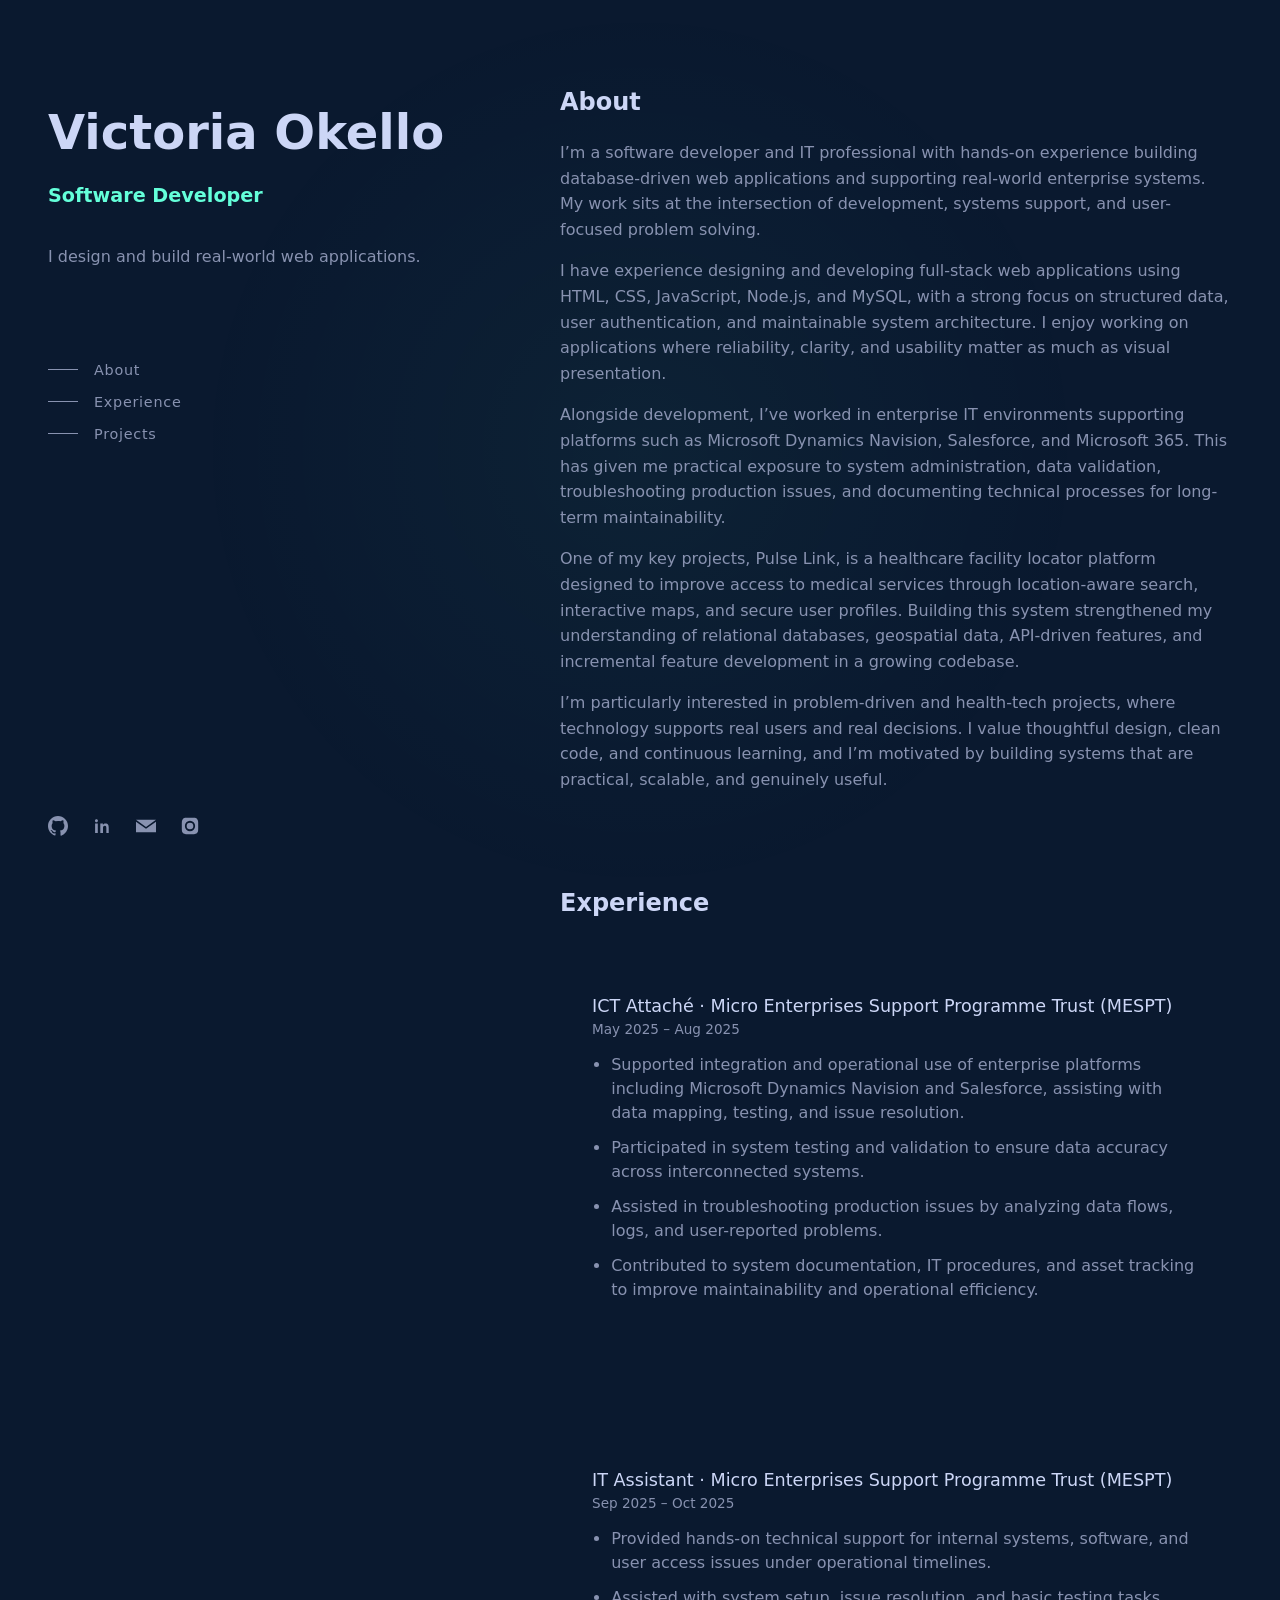
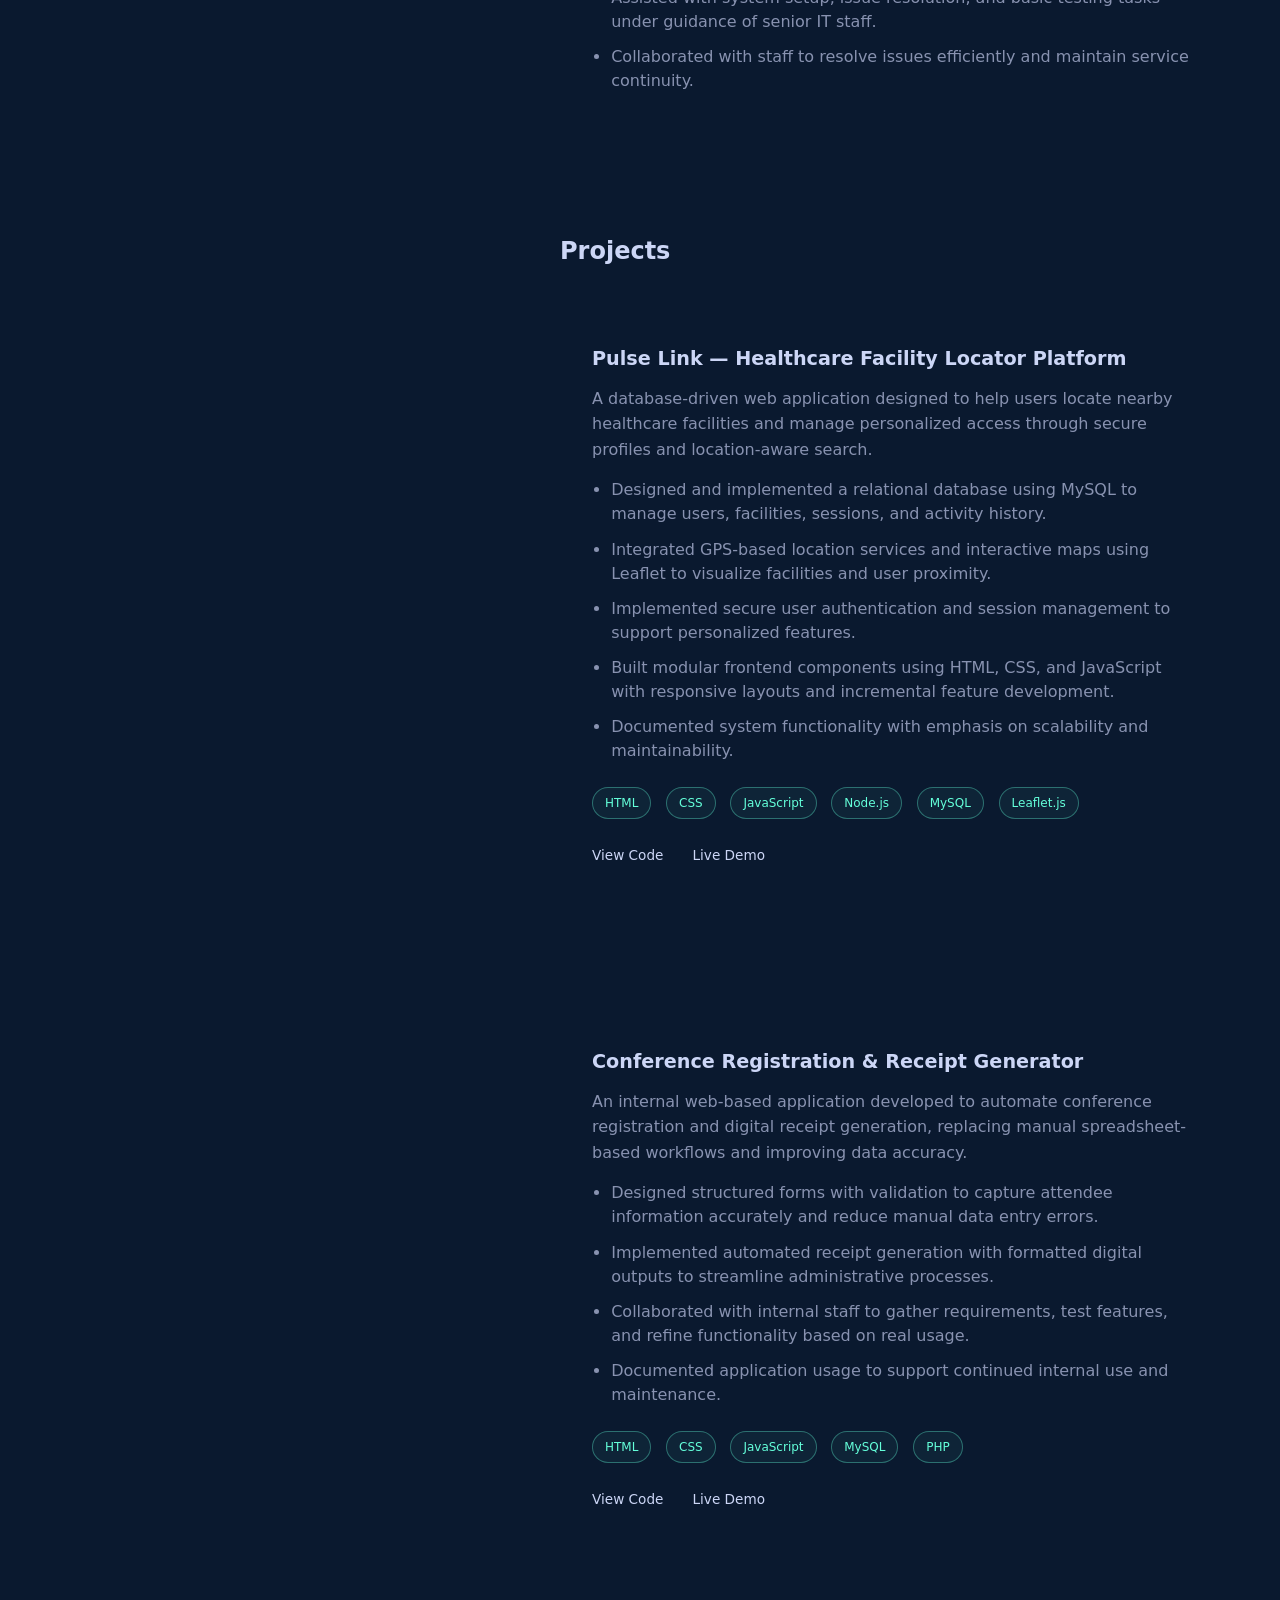
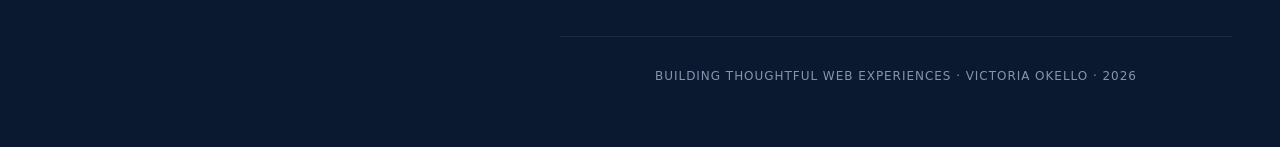
==== index.html @ 9e8bca75 "Rename Portfolio.html to index.html for GitHub Pages" ====
<!DOCTYPE html>
<html lang="en">
<head>
    <meta charset="UTF-8">
    <title>My Portfolio</title>
    <link rel="stylesheet" href="Intro.css">
</head>
<script>
  document.addEventListener("DOMContentLoaded", () => {
    // Mouse glow
    const wrapper = document.querySelector(".page-wrapper");
    if (wrapper) {
      document.addEventListener("mousemove", (e) => {
        wrapper.style.setProperty("--mouse-x", `${e.clientX}px`);
        wrapper.style.setProperty("--mouse-y", `${e.clientY}px`);
      });
    }

    // Footer year
    const yearEl = document.getElementById("year");
    if (yearEl) {
      yearEl.textContent = new Date().getFullYear();
    }
  });

  // Splash screen
  window.addEventListener("load", () => {
    const splash = document.getElementById("splash");
    if (!splash) return;

    setTimeout(() => {
      splash.style.display = "none";
    }, 7000);
  });
</script>


<div id="splash">
  <div class="splash-content">
    <img
      src="assets/Logo.png"
      alt="Victoria logo"
      class="splash-logo"
    />

    <h1 class="splash-name">Victoria</h1>
    <p class="splash-role">Software Developer</p>
  </div>
</div>



<body>

      <div class="page-wrapper">
      <div class="layout">
        <!-- LEFT SIDE (Fixed) -->
        <aside class="sidebar">
          <h1 class="name">Victoria Okello</h1>
          <h2 class="role">Software Developer</h2>
      
          <p class="tagline">
            I design and build real-world web applications.
          </p>
      
          <nav class="sidebar-nav">
            <a href="#about" class="nav-item">
              <span class="nav-line"></span>
              <span class="nav-text">About</span>
            </a>
          
            <a href="#experience" class="nav-item">
              <span class="nav-line"></span>
              <span class="nav-text">Experience</span>
            </a>
          
            <a href="#projects" class="nav-item">
              <span class="nav-line"></span>
              <span class="nav-text">Projects</span>
            </a>
          </nav>

          <div class="sidebar-socials">
              <a href="https://github.com/VictoriaOkello" target="_blank" aria-label="GitHub">
                <svg viewBox="0 0 24 24" aria-hidden="true">
                  <path d="M12 0C5.37 0 0 5.37 0 12c0 5.3 3.438 9.8 8.205 11.385.6.113.82-.26.82-.577v-2.02c-3.338.726-4.033-1.416-4.033-1.416-.546-1.387-1.333-1.756-1.333-1.756-1.09-.745.082-.73.082-.73 1.205.085 1.84 1.237 1.84 1.237 1.07 1.835 2.807 1.305 3.492.998.108-.776.42-1.305.763-1.605-2.665-.305-5.467-1.333-5.467-5.93 0-1.31.468-2.38 1.235-3.22-.123-.303-.535-1.523.117-3.176 0 0 1.008-.322 3.3 1.23a11.51 11.51 0 0 1 3-.404c1.02.005 2.047.138 3 .404 2.29-1.552 3.296-1.23 3.296-1.23.653 1.653.242 2.873.12 3.176.77.84 1.233 1.91 1.233 3.22 0 4.61-2.807 5.625-5.48 5.922.43.372.823 1.102.823 2.222v3.293c0 .32.218.694.825.576C20.565 21.796 24 17.298 24 12 24 5.37 18.627 0 12 0z"/>
                </svg>
              </a>
            
              <a href="https://www.linkedin.com/in/Victoria Okello" target="_blank" aria-label="LinkedIn">
                <svg viewBox="0 0 24 24">
                  <path d="M20.447 20.452H17.21V14.84c0-1.337-.027-3.057-1.865-3.057-1.867 0-2.154 1.46-2.154 2.968v5.7H9.956V9h3.11v1.561h.045c.433-.82 1.492-1.684 3.07-1.684 3.283 0 3.89 2.162 3.89 4.977v6.598zM5.337 7.433c-1.003 0-1.815-.813-1.815-1.816 0-1.003.812-1.815 1.815-1.815 1.004 0 1.816.812 1.816 1.815 0 1.003-.812 1.816-1.816 1.816zM6.956 20.452H3.719V9h3.237v11.452z"/>
                </svg>
              </a>
            
              <a href="mailto:vaokello@gmail.com" aria-label="Email">
                <svg viewBox="0 0 24 24">
                  <path d="M12 13.065L.016 4.5h23.968L12 13.065zM12 15.435L0 6.87V19.5h24V6.87L12 15.435z"/>
                </svg>
              </a>
            
              <a href="https://instagram.com/victoriaokello" target="_blank" aria-label="Instagram">
                <svg viewBox="0 0 24 24">
                  <path d="M12 2.163c3.204 0 3.584.012 4.85.07 1.366.062 2.633.343 3.608 1.318.975.975 1.256 2.242 1.318 3.608.058 1.266.07 1.646.07 4.84 0 3.204-.012 3.584-.07 4.85-.062 1.366-.343 2.633-1.318 3.608-.975.975-2.242 1.256-3.608 1.318-1.266.058-1.646.07-4.85.07-3.204 0-3.584-.012-4.85-.07-1.366-.062-2.633-.343-3.608-1.318-.975-.975-1.256-2.242-1.318-3.608C2.175 15.587 2.163 15.207 2.163 12c0-3.194.012-3.574.07-4.84.062-1.366.343-2.633 1.318-3.608.975-.975 2.242-1.256 3.608-1.318C8.416 2.175 8.796 2.163 12 2.163zm0 3.675a6.162 6.162 0 1 0 0 12.324 6.162 6.162 0 0 0 0-12.324zm0 10.162a4 4 0 1 1 0-8 4 4 0 0 1 0 8zm6.406-11.845a1.44 1.44 0 1 1-2.88 0 1.44 1.44 0 0 1 2.88 0z"/>
                </svg>
              </a>
            </div>
        </aside>
      
        <!-- RIGHT SIDE (Scrollable) -->
        <main class="content">
          <section id="about" class="section">
            <h3>About</h3>
                <p>
                  I’m a software developer and IT professional with hands-on experience building
                  database-driven web applications and supporting real-world enterprise
                  systems. My work sits at the intersection of development, systems support,
                  and user-focused problem solving.
                </p>
              
                <p>
                  I have experience designing and developing full-stack web applications using
                  HTML, CSS, JavaScript, Node.js, and MySQL, with a strong focus on structured
                  data, user authentication, and maintainable system architecture. I enjoy
                  working on applications where reliability, clarity, and usability matter as
                  much as visual presentation.
                </p>
              
                <p>
                  Alongside development, I’ve worked in enterprise IT environments supporting
                  platforms such as Microsoft Dynamics Navision, Salesforce, and Microsoft 365.
                  This has given me practical exposure to system administration, data
                  validation, troubleshooting production issues, and documenting technical
                  processes for long-term maintainability.
                </p>
              
                <p>
                  One of my key projects, Pulse Link, is a healthcare facility locator platform
                  designed to improve access to medical services through location-aware search,
                  interactive maps, and secure user profiles. Building this system strengthened
                  my understanding of relational databases, geospatial data, API-driven
                  features, and incremental feature development in a growing codebase.
                </p>
              
                <p>
                  I’m particularly interested in problem-driven and health-tech projects, where
                  technology supports real users and real decisions. I value thoughtful design,
                  clean code, and continuous learning, and I’m motivated by building systems
                  that are practical, scalable, and genuinely useful.
                </p>
              </section>
              
          </section>
          <section id="experience" class="section">
            <h3>Experience</h3>
          
            <a href="https://mespt.org/" target="_blank" class="experience-link">
            <div class="experience-item">
              <h4>
                ICT Attaché · Micro Enterprises Support Programme Trust (MESPT)
              </h4>
              <span class="experience-period">
                May 2025 – Aug 2025
              </span>
          
              <ul>
                <li>
                  Supported integration and operational use of enterprise platforms
                  including Microsoft Dynamics Navision and Salesforce, assisting with
                  data mapping, testing, and issue resolution.
                </li>
                <li>
                  Participated in system testing and validation to ensure data accuracy
                  across interconnected systems.
                </li>
                <li>
                  Assisted in troubleshooting production issues by analyzing data flows,
                  logs, and user-reported problems.
                </li>
                <li>
                  Contributed to system documentation, IT procedures, and asset tracking
                  to improve maintainability and operational efficiency.
                </li>
              </ul>
            </div>
            </a>
          
            <a href="https://mespt.org/" target="_blank" class="experience-link">
            <div class="experience-item">
              <h4>
                IT Assistant · Micro Enterprises Support Programme Trust (MESPT)
              </h4>
              <span class="experience-period">
                Sep 2025 – Oct 2025
              </span>
            
              <ul>
                <li>
                  Provided hands-on technical support for internal systems, software, and
                  user access issues under operational timelines.
                </li>
                <li>
                  Assisted with system setup, issue resolution, and basic testing tasks
                  under guidance of senior IT staff.
                </li>
                <li>
                  Collaborated with staff to resolve issues efficiently and maintain
                  service continuity.
                </li>
              </ul>
            </div>
            </a>
          </section>          
      
          <section id="projects" class="section">
            <h3>Projects</h3>
          
            <div class="project">
              <h4 class="project-title">
                Pulse Link — Healthcare Facility Locator Platform
              </h4>
          
              <p class="project-description">
                A database-driven web application designed to help users locate nearby
                healthcare facilities and manage personalized access through secure
                profiles and location-aware search.
              </p>
          
              <ul class="project-features">
                <li>
                  Designed and implemented a relational database using MySQL to manage
                  users, facilities, sessions, and activity history.
                </li>
                <li>
                  Integrated GPS-based location services and interactive maps using
                  Leaflet to visualize facilities and user proximity.
                </li>
                <li>
                  Implemented secure user authentication and session management to
                  support personalized features.
                </li>
                <li>
                  Built modular frontend components using HTML, CSS, and JavaScript with
                  responsive layouts and incremental feature development.
                </li>
                <li>
                  Documented system functionality with emphasis on scalability and
                  maintainability.
                </li>
              </ul>
          
              <p class="project-tech">
                <span>HTML</span>
                <span>CSS</span>
                <span>JavaScript</span>
                <span>Node.js</span>
                <span>MySQL</span>
                <span>Leaflet.js</span>
              </p>
          
              <div class="project-links">
                <a href="https://github.com/VictoriaOkello/PULSE-LINK-Nairobi-County-Digital-Health-Connectivity-Platform" target="_blank">View Code</a>
                <a href="#" target="_blank">Live Demo</a>
              </div>
            </div>
            <div class="project">
                <h4 class="project-title">
                  Conference Registration & Receipt Generator
                </h4>
              
                <p class="project-description">
                  An internal web-based application developed to automate conference
                  registration and digital receipt generation, replacing manual
                  spreadsheet-based workflows and improving data accuracy.
                </p>
              
                <ul class="project-features">
                  <li>
                    Designed structured forms with validation to capture attendee
                    information accurately and reduce manual data entry errors.
                  </li>
                  <li>
                    Implemented automated receipt generation with formatted digital
                    outputs to streamline administrative processes.
                  </li>
                  <li>
                    Collaborated with internal staff to gather requirements, test
                    features, and refine functionality based on real usage.
                  </li>
                  <li>
                    Documented application usage to support continued internal use
                    and maintenance.
                  </li>
                </ul>
              
                <p class="project-tech">
                  <span>HTML</span>
                  <span>CSS</span>
                  <span>JavaScript</span>
                  <span>MySQL</span>
                  <span>PHP</span>
                </p>
              
                <div class="project-links">
                  <a href="https://github.com/VictoriaOkello/Conference_Register_and_Invoice_Generator" target="_blank">View Code</a>
                  <a href="#" target="_blank">Live Demo</a>
                </div>
              </div>
              
          </section>
                    
      <footer class="site-footer">
        <p>Building thoughtful web experiences · Victoria Okello · <span id="year"></span></p>
      </footer>
      
        </main>
      </div>
      </div>

</body>
</html>
---- Intro.css ----
/* Intro Section */
#intro {
    min-height: 100vh;
    background-color: #0a192f;
    display: flex;
    align-items: center;
  }
  
  /* Content container */
  .intro-content {
    margin-left: 10%;
    max-width: 720px;
  }
  
  /* Main headline */
  .intro-content h1 {
    font-size: clamp(2.5rem, 5vw, 3.5rem);
    font-weight: 600;
    line-height: 1.2;
    color: #ccd6f6;
  }
  
  /* Subtext */
  .intro-subtext {
    margin-top: 1rem;
    font-size: 1rem;
    color: #8892b0;
  }
  
  /* Link */
  .intro-link {
    display: inline-block;
    margin-top: 2.5rem;
    font-size: 0.9rem;
    color: #64ffda;
    text-decoration: none;
    letter-spacing: 0.05em;
  }
  
  .intro-link:hover {
    text-decoration: underline;
  }
  
  /* Base */
body {
    margin: 0;
    font-family: system-ui, sans-serif;
    background-color: #0a192f;
    color: #8892b0;
    box-sizing: border-box;
  }

  *, *::before, *::after {
    box-sizing: inherit;
  }
  
  /* Layout */
  .layout {
    display: flex;
    min-height: 100vh;
  }
/* Splash Screen */
#splash {
  position: fixed;
  inset: 0;
  background-color: #0a192f; /* keep your site base */
  display: flex;
  align-items: center;
  justify-content: center;
  z-index: 9999;

  animation: splashFadeOut 0.8s ease forwards;
  animation-delay: 2.6s;
}

.splash-content {
  text-align: center;
}

/* LOGO */
.splash-logo {
  width: 400px;
  margin-bottom: 1.6rem;

  opacity: 0;
  transform: scale(0.92);
  animation: logoReveal 0.9s ease forwards;
}

/* Name */
.splash-name {
  font-size: 2.4rem;
  color: #ccd6f6;
  margin-bottom: 0.4rem;

  opacity: 0;
  animation: slideUpFade 0.8s ease forwards;
  animation-delay: 0.3s;
}

/* Role */
.splash-role {
  font-size: 0.95rem;
  color: #64ffda;
  letter-spacing: 0.15em;

  opacity: 0;
  animation: slideUpFade 0.8s ease forwards;
  animation-delay: 0.6s;
}

/* Animations */
@keyframes logoReveal {
  from {
    opacity: 0;
    transform: scale(0.92);
  }
  to {
    opacity: 1;
    transform: scale(1);
  }
}

@keyframes slideUpFade {
  from {
    opacity: 0;
    transform: translateY(14px);
  }
  to {
    opacity: 1;
    transform: translateY(0);
  }
}

@keyframes splashFadeOut {
  to {
    opacity: 0;
    pointer-events: none;
  }
}
.splash-logo {
  animation:
    logoReveal 0.9s ease forwards,
    logoFloat 7.5s ease-in-out infinite;
  animation-delay: 0s, 1.5s;
}

@keyframes logoFloat {
  0% {
    transform: translateY(0) scale(1);
  }
  40% {
    transform: translateY(-18px) scale(1.05);
  }
  60% {
    transform: translateY(-18px) scale(1.05);
  }
  100% {
    transform: translateY(0) scale(1);
  }
}




  /* LEFT SIDEBAR */
  .sidebar {
    position: fixed;
    top: 0;
    left: 0;
    height: 100vh;
    width: 40%;
    padding: 4rem 3rem;
    background-color: transparent;
    display: flex;
    flex-direction: column;
    justify-content: center;
  }
  
  /* Sidebar text */
  .name {
    font-size: 3rem;
    color: #ccd6f6;
    margin-bottom: 0.5rem;
  }
  
  .role {
    font-size: 1.2rem;
    color: #64ffda;
    margin-bottom: 1.5rem;
  }
  
  .tagline {
    max-width: 400px;
    margin-bottom: 3rem;
  }
  
  /* Sidebar nav */
  .sidebar-nav a {
    margin-bottom: 1rem;
    color: #8892b0;
    text-decoration: none;
    font-size: 0.9rem;
    letter-spacing: 0.05em;
  }
  
  .sidebar-nav a:hover {
    color: #64ffda;
  }
  
  /* Sidebar nav */
.sidebar-nav {
    margin-top: 3rem;
  }
  
  .nav-item {
    display: flex;
    align-items: center;
    margin-bottom: 1.2rem;
    text-decoration: none;
    color: #8892b0;
    font-size: 0.9rem;
    letter-spacing: 0.1em;
  }
  
  /* Line before text */
  .nav-line {
    width: 30px;
    height: 1px;
    background-color: #8892b0;
    margin-right: 1rem;
    transition: width 0.3s ease, background-color 0.3s ease;
  }
  
  /* Text */
  .nav-text {
    transition: transform 0.3s ease, color 0.3s ease;
  }
  
  /* Hover effect */
  .nav-item:hover .nav-line {
    width: 50px;
    background-color: #64ffda;
  }
  
  .nav-item:hover .nav-text {
    transform: translateX(5px);
    color: #64ffda;
  }

  .section {
    scroll-margin-top: 6rem;
  }  
  
  /* RIGHT CONTENT */
  .content {
    margin-left: 40%;
    width: 60%;
    min-width: 0; /* allows flex/grid children to shrink below content size */
    padding: 4rem 3rem;
    box-sizing: border-box;
  }
  
  /* Sections */
  .section {
    margin-bottom: 6rem;
    max-width: 700px;
  }
  
  .section h3 {
    color: #ccd6f6;
    font-size: 1.5rem;
    margin-bottom: 1.5rem;
  }
  
  .section p {
    line-height: 1.6;
    margin-bottom: 1rem;
  }

  /* Experience */
.experience-item {
  position: relative;
  margin-bottom: 4rem;
  padding: 2rem;
  border-radius: 12px;
  transition: background-color 0.25s ease, transform 0.25s ease;
}

.experience-item:hover h4 {
  color: #64ffda;
}


/* Hover card effect */
.experience-item:hover {
  background-color: rgba(100, 255, 218, 0.03);
  transform: translateY(-4px);
}

/* Subtle border glow (Brittany-style) */
.experience-item::before {
  content: "";
  position: absolute;
  inset: 0;
  border-radius: 12px;
  background: radial-gradient(
    600px at var(--mouse-x, 50%) var(--mouse-y, 50%),
    rgba(100, 255, 218, 0.08),
    transparent 40%
  );
  opacity: 0;
  transition: opacity 0.25s ease;
  pointer-events: none;
}

.experience-item:hover::before {
  opacity: 1;
}

  .experience-item h4 {
    color: #ccd6f6;
    font-size: 1.1rem;
    font-weight: 500;
    margin-bottom: 0.3rem;
  }

  
  .experience-period {
    display: block;
    font-size: 0.85rem;
    color: #8892b0;
    margin-bottom: 1rem;
  }
  
  .experience-item ul {
    padding-left: 1.2rem;
  }
  
  .experience-item li {
    margin-bottom: 0.7rem;
    line-height: 1.5;
  }

  .experience-link {
    display: block;
    text-decoration: none;
    color: inherit;
  }
  
  .experience-item {
    cursor: pointer;
  }
  

  /* Projects */
.project {
  position: relative;
  margin-bottom: 6rem;
  padding: 2rem;
  border-radius: 12px;
  transition: background-color 0.25s ease, transform 0.25s ease;
}

/* Hover card effect */
.project:hover {
  background-color: rgba(100, 255, 218, 0.03);
  transform: translateY(-4px);
}

/* Subtle border glow (Brittany-style) */
.project::before {
  content: "";
  position: absolute;
  inset: 0;
  border-radius: 12px;
  background: radial-gradient(
    600px at var(--mouse-x, 50%) var(--mouse-y, 50%),
    rgba(100, 255, 218, 0.08),
    transparent 40%
  );
  opacity: 0;
  transition: opacity 0.25s ease;
  pointer-events: none;
}

.project:hover::before {
  opacity: 1;
}

  .project-title {
    font-size: 1.2rem;
    color: #ccd6f6;
    margin-bottom: 1rem;
  }

  .project h4 {
    transition: color 0.25s ease;
  }
  
  .project:hover h4 {
    color: #64ffda;
  }
  
  .project-description {
    max-width: 650px;
    margin-bottom: 1.5rem;
    line-height: 1.6;
  }
  
  .project-features {
    max-width: 650px;
    padding-left: 1.2rem;
    margin-bottom: 1.5rem;
  }
  
  .project-features li {
    margin-bottom: 0.7rem;
    line-height: 1.5;
  }
  
  .project-tech span {
    display: inline-block;
    padding: 0.35rem 0.75rem;
    margin-right: 0.6rem;
    margin-bottom: 0.6rem;
  
    font-size: 0.75rem;
    color: #64ffda;
  
    border: 1px solid rgba(100, 255, 218, 0.35);
    border-radius: 999px; /* makes it oval */
  
    background-color: rgba(100, 255, 218, 0.05);
  
    transition: 
      background-color 0.25s ease,
      border-color 0.25s ease,
      transform 0.25s ease;
  }
  
  .project-tech span:hover {
    background-color: rgba(100, 255, 218, 0.12);
    border-color: #64ffda;
    transform: translateY(-2px);
  }
  
  
  .project-links a {
    margin-right: 1.5rem;
    font-size: 0.85rem;
    color: #ccd6f6;
    text-decoration: none;
    transition: color 0.25s ease;
  }
  
  .project-links a:hover {
    color: #64ffda;
  }

.page-wrapper {
  position: relative;
  background-color: #0a192f;
  min-height: 100vh;
  overflow: hidden;
}

/* Global hover glow */
.page-wrapper::before {
  content: "";
  position: fixed; /* KEY CHANGE */
  inset: 0;
  background: radial-gradient(
    1000px at var(--mouse-x, 50%) var(--mouse-y, 50%),
    rgba(100, 255, 218, 0.04),
    transparent 45%
  );
  pointer-events: none;
  z-index: 0;
}

/* Keep layout above glow */
.layout {
  position: relative;
  z-index: 1;
}
  
.section h3 {
  color: #ccd6f6;
  font-size: 1.5rem;
  margin-bottom: 1.5rem;
  transition: color 0.25s ease;
}

.section h3:hover {
  color: #64ffda;
}

.sidebar-socials {
  margin-top: auto;
  display: flex;
  gap: 1.5rem;
}

.sidebar-socials a {
  color: #8892b0;
  display: inline-flex;
  transition: color 0.25s ease, transform 0.25s ease;
}

.sidebar-socials svg {
  width: 20px;
  height: 20px;
  fill: currentColor;
}

.sidebar-socials a:hover {
  color: #64ffda;
  transform: translateY(-3px);
}

.site-footer {
  margin-top: 6rem;
  padding: 2rem 0 0;
  color: #8892b0;
  border-top: 1px solid rgba(136, 146, 176, 0.15);
  text-align: center;
}

.site-footer p {
  margin: 0;
}

.site-footer p {
  font-family: "Inter", system-ui, sans-serif;
  font-size: 0.75rem;
  letter-spacing: 0.08em;
  text-transform: uppercase;
}
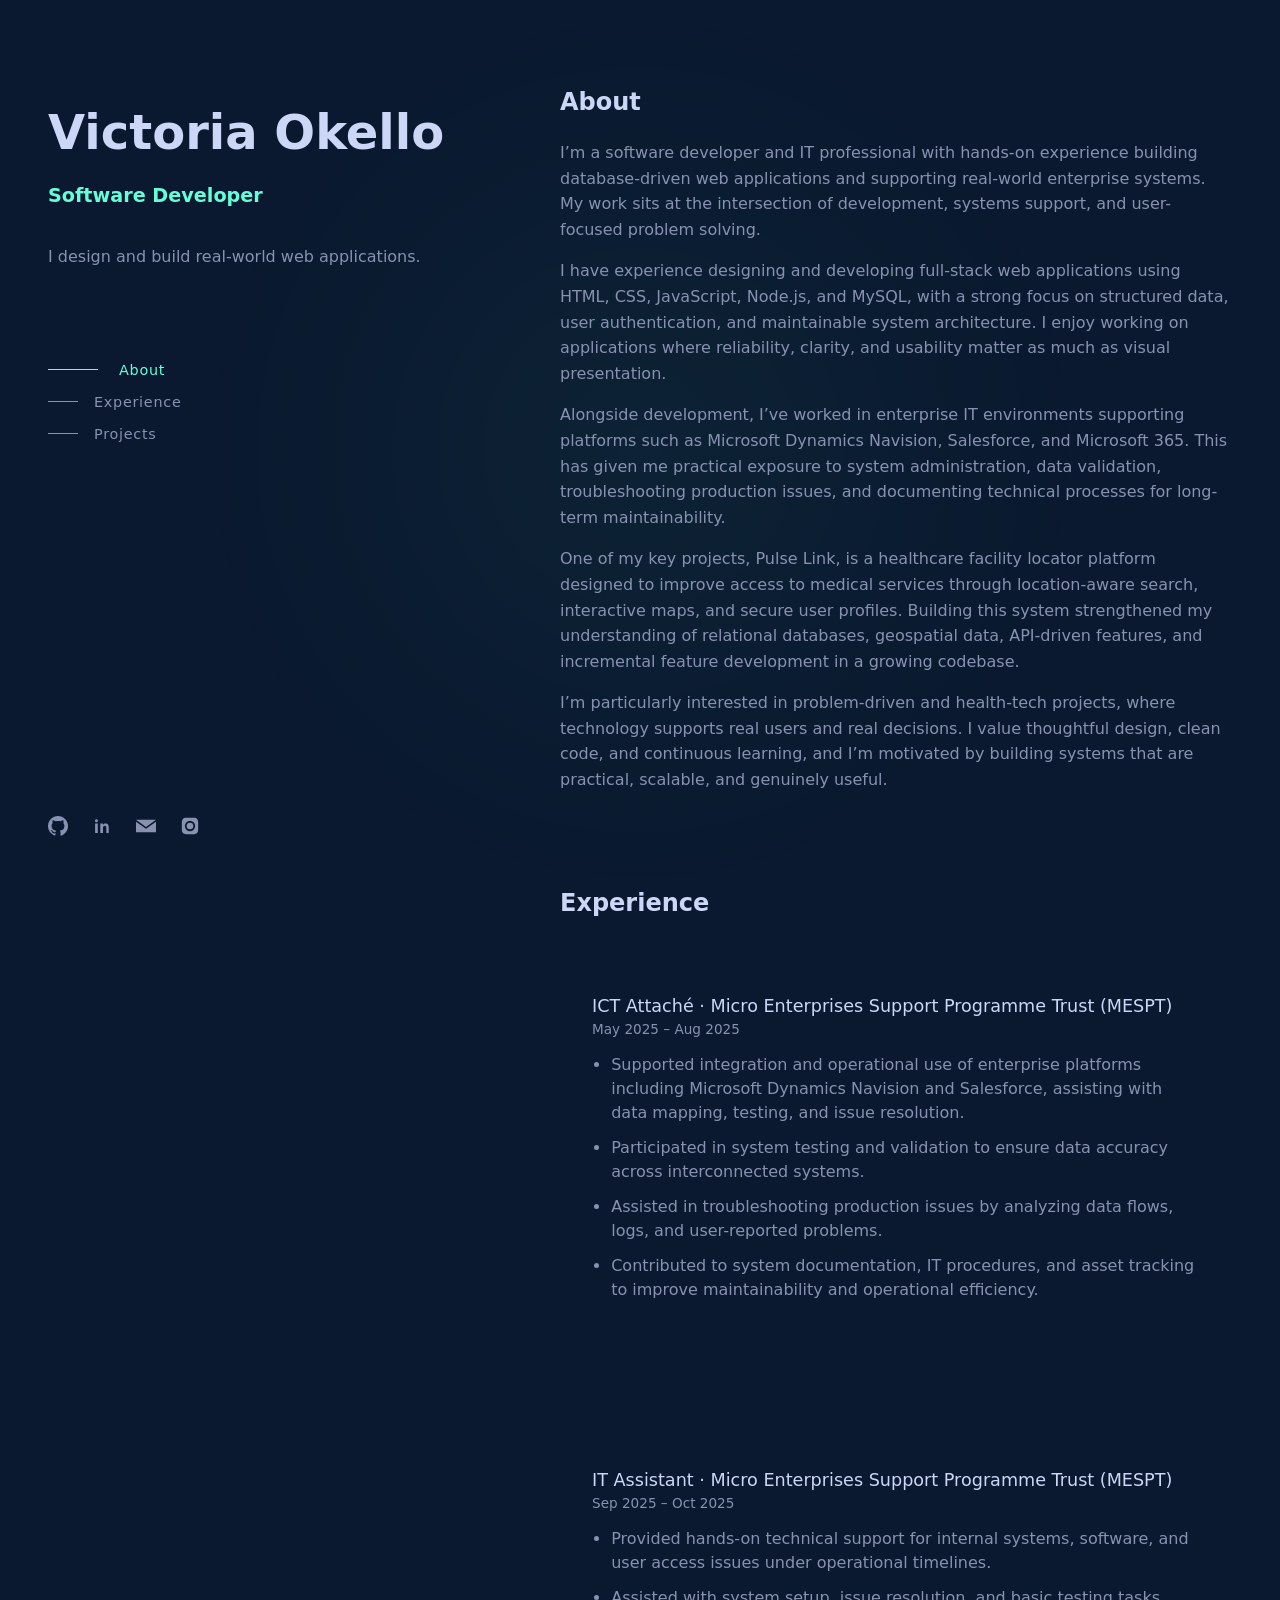
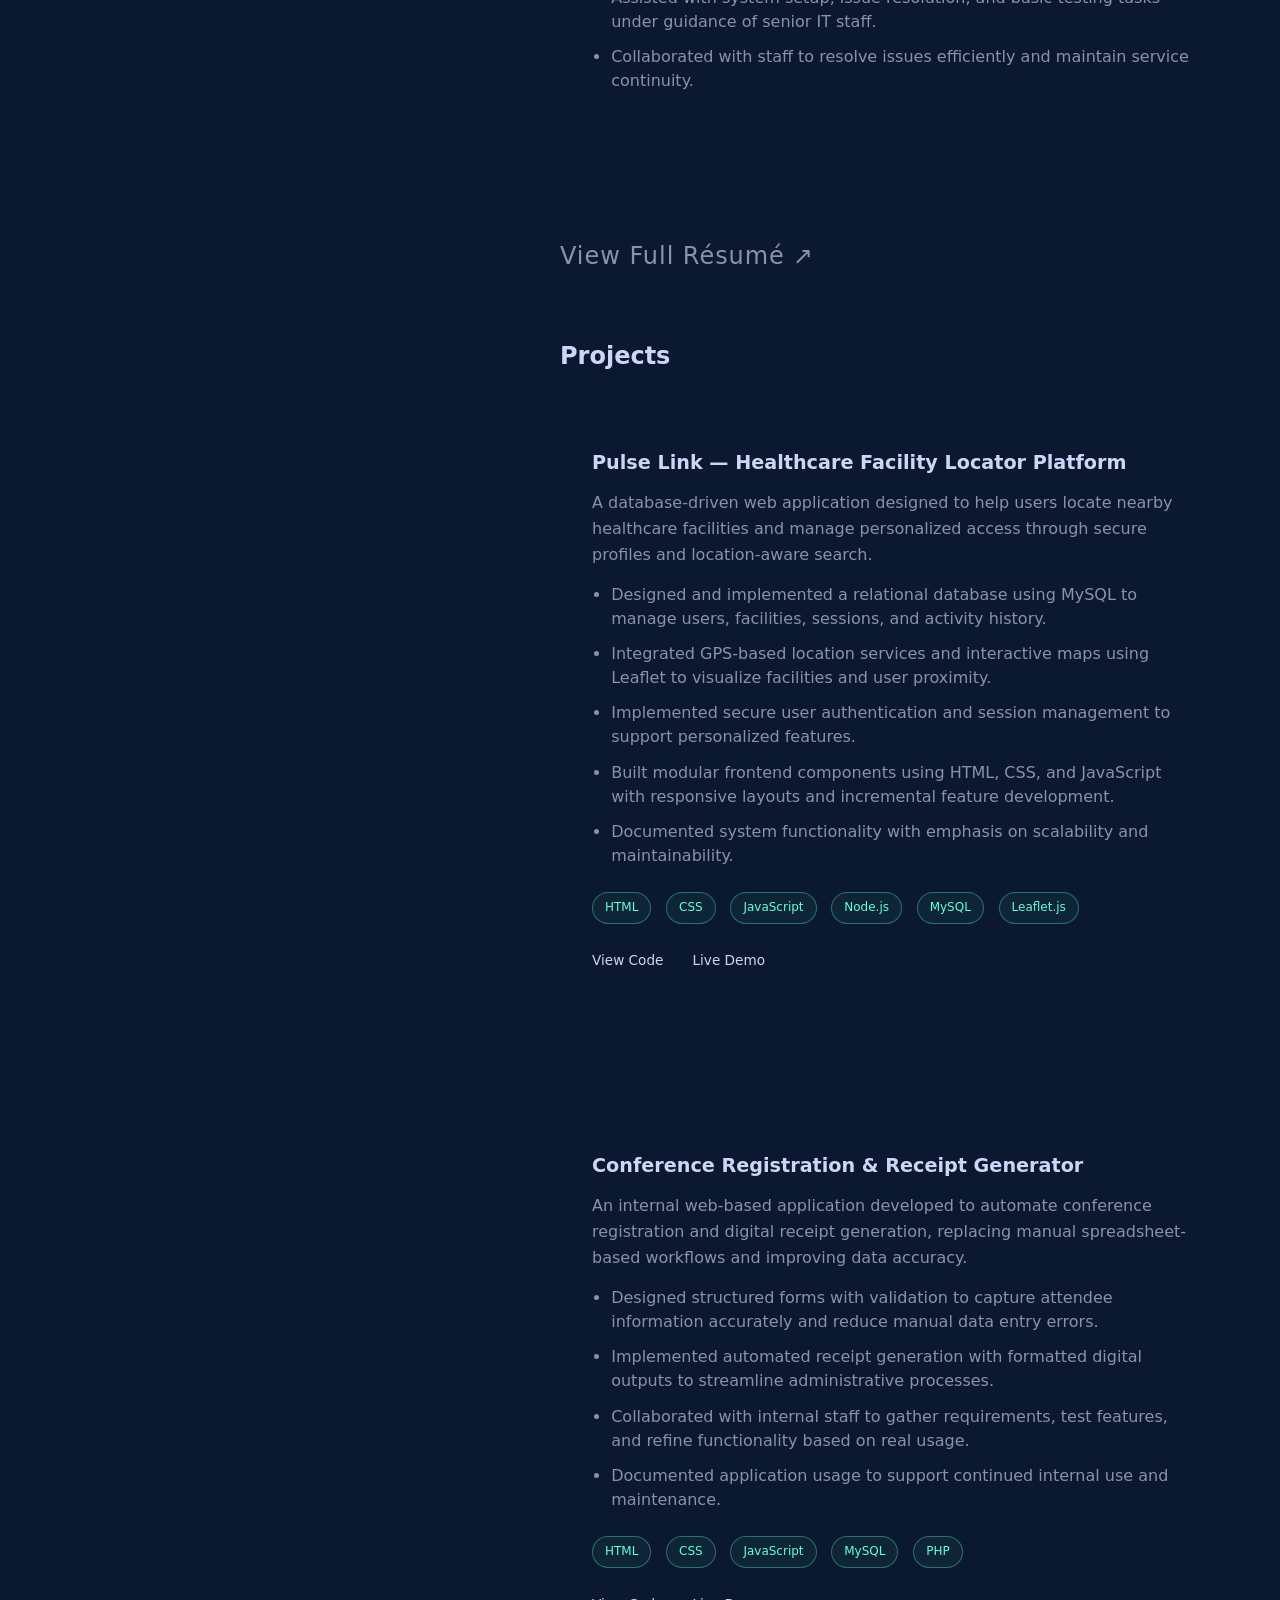
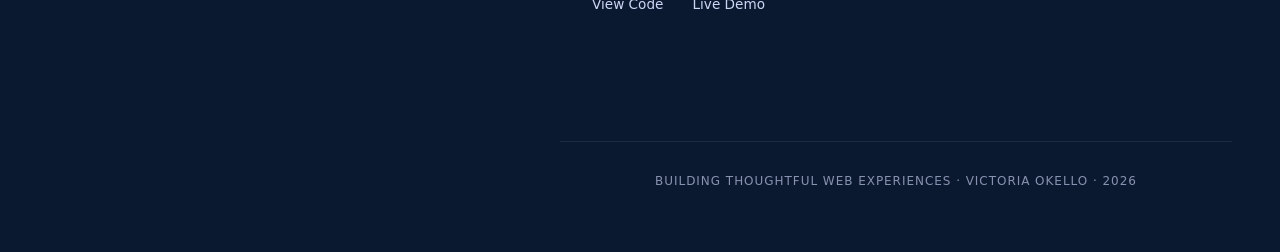
==== commit c68dcb52: "Success" ====
--- a/index.html
+++ b/index.html
@@ -3,11 +3,11 @@
 <head>
     <meta charset="UTF-8">
     <title>My Portfolio</title>
-    <link rel="stylesheet" href="Intro.css">
+    <link rel="stylesheet" href="Portfolio.css">
 </head>
 <script>
   document.addEventListener("DOMContentLoaded", () => {
-    // Mouse glow
+    /* ---------------- Mouse glow ---------------- */
     const wrapper = document.querySelector(".page-wrapper");
     if (wrapper) {
       document.addEventListener("mousemove", (e) => {
@@ -15,24 +15,52 @@
         wrapper.style.setProperty("--mouse-y", `${e.clientY}px`);
       });
     }
-
-    // Footer year
+  
+    /* ---------------- Footer year ---------------- */
     const yearEl = document.getElementById("year");
     if (yearEl) {
       yearEl.textContent = new Date().getFullYear();
     }
+  
+    /* ---------------- Sidebar active state ---------------- */
+    const sections = document.querySelectorAll("section[id]");
+    const navItems = document.querySelectorAll(".nav-item");
+  
+    const observer = new IntersectionObserver(
+      (entries) => {
+        entries.forEach(entry => {
+          if (!entry.isIntersecting) return;
+  
+          const activeId = entry.target.id;
+  
+          navItems.forEach(item => {
+            item.classList.toggle(
+              "active",
+              item.dataset.section === activeId
+            );
+          });
+        });
+      },
+      {
+        rootMargin: "-40% 0px -40% 0px",
+        threshold: 0
+      }
+    );
+  
+    sections.forEach(section => observer.observe(section));
   });
-
-  // Splash screen
+  
+  /* ---------------- Splash screen ---------------- */
   window.addEventListener("load", () => {
     const splash = document.getElementById("splash");
     if (!splash) return;
-
+  
     setTimeout(() => {
       splash.style.display = "none";
     }, 7000);
   });
-</script>
+  </script>
+  
 
 
 <div id="splash">
@@ -64,22 +92,22 @@
           </p>
       
           <nav class="sidebar-nav">
-            <a href="#about" class="nav-item">
+            <a href="#about" class="nav-item" data-section="about">
               <span class="nav-line"></span>
               <span class="nav-text">About</span>
             </a>
           
-            <a href="#experience" class="nav-item">
+            <a href="#experience" class="nav-item" data-section="experience">
               <span class="nav-line"></span>
               <span class="nav-text">Experience</span>
             </a>
           
-            <a href="#projects" class="nav-item">
+            <a href="#projects" class="nav-item" data-section="projects">
               <span class="nav-line"></span>
               <span class="nav-text">Projects</span>
             </a>
           </nav>
-
+          
           <div class="sidebar-socials">
               <a href="https://github.com/VictoriaOkello" target="_blank" aria-label="GitHub">
                 <svg viewBox="0 0 24 24" aria-hidden="true">
@@ -99,7 +127,7 @@
                 </svg>
               </a>
             
-              <a href="https://instagram.com/victoriaokello" target="_blank" aria-label="Instagram">
+              <a href="https://instagram.com/v_i_c_t_o_r_i_a_ok" target="_blank" aria-label="Instagram">
                 <svg viewBox="0 0 24 24">
                   <path d="M12 2.163c3.204 0 3.584.012 4.85.07 1.366.062 2.633.343 3.608 1.318.975.975 1.256 2.242 1.318 3.608.058 1.266.07 1.646.07 4.84 0 3.204-.012 3.584-.07 4.85-.062 1.366-.343 2.633-1.318 3.608-.975.975-2.242 1.256-3.608 1.318-1.266.058-1.646.07-4.85.07-3.204 0-3.584-.012-4.85-.07-1.366-.062-2.633-.343-3.608-1.318-.975-.975-1.256-2.242-1.318-3.608C2.175 15.587 2.163 15.207 2.163 12c0-3.194.012-3.574.07-4.84.062-1.366.343-2.633 1.318-3.608.975-.975 2.242-1.256 3.608-1.318C8.416 2.175 8.796 2.163 12 2.163zm0 3.675a6.162 6.162 0 1 0 0 12.324 6.162 6.162 0 0 0 0-12.324zm0 10.162a4 4 0 1 1 0-8 4 4 0 0 1 0 8zm6.406-11.845a1.44 1.44 0 1 1-2.88 0 1.44 1.44 0 0 1 2.88 0z"/>
                 </svg>
@@ -209,6 +237,18 @@
                 </li>
               </ul>
             </div>
+            </a>
+          </section>         
+          
+          <section class="resume-cta">
+            <a
+              href="assets/Victoria_Okello_CV.pdf"
+              target="_blank"
+              rel="noopener"
+              class="resume-link"
+            >
+              <span>View Full Résumé</span>
+              <span class="arrow">↗</span>
             </a>
           </section>          
       
--- a/Portfolio.css
+++ b/Portfolio.css
@@ -0,0 +1,585 @@
+/* Intro Section */
+#intro {
+    min-height: 100vh;
+    background-color: #0a192f;
+    display: flex;
+    align-items: center;
+  }
+  
+  /* Content container */
+  .intro-content {
+    margin-left: 10%;
+    max-width: 720px;
+  }
+  
+  /* Main headline */
+  .intro-content h1 {
+    font-size: clamp(2.5rem, 5vw, 3.5rem);
+    font-weight: 600;
+    line-height: 1.2;
+    color: #ccd6f6;
+  }
+  
+  /* Subtext */
+  .intro-subtext {
+    margin-top: 1rem;
+    font-size: 1rem;
+    color: #8892b0;
+  }
+  
+  /* Link */
+  .intro-link {
+    display: inline-block;
+    margin-top: 2.5rem;
+    font-size: 0.9rem;
+    color: #64ffda;
+    text-decoration: none;
+    letter-spacing: 0.05em;
+  }
+  
+  .intro-link:hover {
+    text-decoration: underline;
+  }
+  
+  /* Base */
+body {
+    margin: 0;
+    font-family: system-ui, sans-serif;
+    background-color: #0a192f;
+    color: #8892b0;
+    box-sizing: border-box;
+  }
+
+  *, *::before, *::after {
+    box-sizing: inherit;
+  }
+  
+  /* Layout */
+  .layout {
+    display: flex;
+    min-height: 100vh;
+  }
+/* Splash Screen */
+#splash {
+  position: fixed;
+  inset: 0;
+  background-color: #0a192f; /* keep your site base */
+  display: flex;
+  align-items: center;
+  justify-content: center;
+  z-index: 9999;
+
+  animation: splashFadeOut 0.8s ease forwards;
+  animation-delay: 2.6s;
+}
+
+.splash-content {
+  text-align: center;
+}
+
+/* LOGO */
+.splash-logo {
+  width: 400px;
+  margin-bottom: 1.6rem;
+
+  opacity: 0;
+  transform: scale(0.92);
+  animation: logoReveal 0.9s ease forwards;
+}
+
+/* Name */
+.splash-name {
+  font-size: 2.4rem;
+  color: #ccd6f6;
+  margin-bottom: 0.4rem;
+
+  opacity: 0;
+  animation: slideUpFade 0.8s ease forwards;
+  animation-delay: 0.3s;
+}
+
+/* Role */
+.splash-role {
+  font-size: 0.95rem;
+  color: #64ffda;
+  letter-spacing: 0.15em;
+
+  opacity: 0;
+  animation: slideUpFade 0.8s ease forwards;
+  animation-delay: 0.6s;
+}
+
+/* Animations */
+@keyframes logoReveal {
+  from {
+    opacity: 0;
+    transform: scale(0.92);
+  }
+  to {
+    opacity: 1;
+    transform: scale(1);
+  }
+}
+
+@keyframes slideUpFade {
+  from {
+    opacity: 0;
+    transform: translateY(14px);
+  }
+  to {
+    opacity: 1;
+    transform: translateY(0);
+  }
+}
+
+@keyframes splashFadeOut {
+  to {
+    opacity: 0;
+    pointer-events: none;
+  }
+}
+.splash-logo {
+  animation:
+    logoReveal 0.9s ease forwards,
+    logoFloat 7.5s ease-in-out infinite;
+  animation-delay: 0s, 1.5s;
+}
+
+@keyframes logoFloat {
+  0% {
+    transform: translateY(0) scale(1);
+  }
+  40% {
+    transform: translateY(-18px) scale(1.05);
+  }
+  60% {
+    transform: translateY(-18px) scale(1.05);
+  }
+  100% {
+    transform: translateY(0) scale(1);
+  }
+}
+
+
+
+
+  /* LEFT SIDEBAR */
+  .sidebar {
+    position: fixed;
+    top: 0;
+    left: 0;
+    height: 100vh;
+    width: 40%;
+    padding: 4rem 3rem;
+    background-color: transparent;
+    display: flex;
+    flex-direction: column;
+    justify-content: center;
+  }
+  
+  /* Sidebar text */
+  .name {
+    font-size: 3rem;
+    color: #ccd6f6;
+    margin-bottom: 0.5rem;
+  }
+  
+  .role {
+    font-size: 1.2rem;
+    color: #64ffda;
+    margin-bottom: 1.5rem;
+  }
+  
+  .tagline {
+    max-width: 400px;
+    margin-bottom: 3rem;
+  }
+  
+  /* Sidebar nav */
+  .sidebar-nav a {
+    margin-bottom: 1rem;
+    color: #8892b0;
+    text-decoration: none;
+    font-size: 0.9rem;
+    letter-spacing: 0.05em;
+  }
+  
+  .sidebar-nav a:hover {
+    color: #64ffda;
+  }
+  
+  /* Sidebar nav */
+.sidebar-nav {
+    margin-top: 3rem;
+  }
+  
+  .nav-item {
+    display: flex;
+    align-items: center;
+    margin-bottom: 1.2rem;
+    text-decoration: none;
+    color: #8892b0;
+    font-size: 0.9rem;
+    letter-spacing: 0.1em;
+  }
+  
+  /* Line before text */
+  .nav-line {
+    width: 30px;
+    height: 1px;
+    background-color: #8892b0;
+    margin-right: 1rem;
+    transition: width 0.3s ease, background-color 0.3s ease;
+  }
+  
+  /* Text */
+  .nav-text {
+    transition: transform 0.3s ease, color 0.3s ease;
+  }
+  
+  /* Hover effect */
+  .nav-item:hover .nav-line {
+    width: 50px;
+    background-color: #64ffda;
+  }
+  
+  .nav-item:hover .nav-text {
+    transform: translateX(5px);
+    color: #64ffda;
+  }
+
+  .section {
+    scroll-margin-top: 6rem;
+  }  
+  
+  /* Active sidebar state */
+.nav-item.active .nav-line {
+  width: 50px;
+  background-color: #64ffda;
+}
+
+.nav-item.active .nav-text {
+  transform: translateX(5px);
+  color: #64ffda;
+}
+
+  /* RIGHT CONTENT */
+  .content {
+    margin-left: 40%;
+    width: 60%;
+    min-width: 0; /* allows flex/grid children to shrink below content size */
+    padding: 4rem 3rem;
+    box-sizing: border-box;
+  }
+  
+  /* Sections */
+  .section {
+    margin-bottom: 6rem;
+    max-width: 700px;
+  }
+  
+  .section h3 {
+    color: #ccd6f6;
+    font-size: 1.5rem;
+    margin-bottom: 1.5rem;
+  }
+  
+  .section p {
+    line-height: 1.6;
+    margin-bottom: 1rem;
+  }
+
+  /* Experience */
+.experience-item {
+  position: relative;
+  margin-bottom: 4rem;
+  padding: 2rem;
+  border-radius: 12px;
+  transition: background-color 0.25s ease, transform 0.25s ease;
+}
+
+.experience-item:hover h4 {
+  color: #64ffda;
+}
+
+
+/* Hover card effect */
+.experience-item:hover {
+  background-color: rgba(100, 255, 218, 0.03);
+  transform: translateY(-4px);
+}
+
+/* Subtle border glow (Brittany-style) */
+.experience-item::before {
+  content: "";
+  position: absolute;
+  inset: 0;
+  border-radius: 12px;
+  background: radial-gradient(
+    600px at var(--mouse-x, 50%) var(--mouse-y, 50%),
+    rgba(100, 255, 218, 0.08),
+    transparent 40%
+  );
+  opacity: 0;
+  transition: opacity 0.25s ease;
+  pointer-events: none;
+}
+
+.experience-item:hover::before {
+  opacity: 1;
+}
+
+  .experience-item h4 {
+    color: #ccd6f6;
+    font-size: 1.1rem;
+    font-weight: 500;
+    margin-bottom: 0.3rem;
+  }
+
+  
+  .experience-period {
+    display: block;
+    font-size: 0.85rem;
+    color: #8892b0;
+    margin-bottom: 1rem;
+  }
+  
+  .experience-item ul {
+    padding-left: 1.2rem;
+  }
+  
+  .experience-item li {
+    margin-bottom: 0.7rem;
+    line-height: 1.5;
+  }
+
+  .experience-link {
+    display: block;
+    text-decoration: none;
+    color: inherit;
+  }
+  
+  .experience-item {
+    cursor: pointer;
+  }
+  
+
+  /* Projects */
+.project {
+  position: relative;
+  margin-bottom: 6rem;
+  padding: 2rem;
+  border-radius: 12px;
+  transition: background-color 0.25s ease, transform 0.25s ease;
+}
+
+/* Hover card effect */
+.project:hover {
+  background-color: rgba(100, 255, 218, 0.03);
+  transform: translateY(-4px);
+}
+
+/* Subtle border glow (Brittany-style) */
+.project::before {
+  content: "";
+  position: absolute;
+  inset: 0;
+  border-radius: 12px;
+  background: radial-gradient(
+    600px at var(--mouse-x, 50%) var(--mouse-y, 50%),
+    rgba(100, 255, 218, 0.08),
+    transparent 40%
+  );
+  opacity: 0;
+  transition: opacity 0.25s ease;
+  pointer-events: none;
+}
+
+.project:hover::before {
+  opacity: 1;
+}
+
+  .project-title {
+    font-size: 1.2rem;
+    color: #ccd6f6;
+    margin-bottom: 1rem;
+  }
+
+  .project h4 {
+    transition: color 0.25s ease;
+  }
+  
+  .project:hover h4 {
+    color: #64ffda;
+  }
+  
+  .project-description {
+    max-width: 650px;
+    margin-bottom: 1.5rem;
+    line-height: 1.6;
+  }
+  
+  .project-features {
+    max-width: 650px;
+    padding-left: 1.2rem;
+    margin-bottom: 1.5rem;
+  }
+  
+  .project-features li {
+    margin-bottom: 0.7rem;
+    line-height: 1.5;
+  }
+  
+  .project-tech span {
+    display: inline-block;
+    padding: 0.35rem 0.75rem;
+    margin-right: 0.6rem;
+    margin-bottom: 0.6rem;
+  
+    font-size: 0.75rem;
+    color: #64ffda;
+  
+    border: 1px solid rgba(100, 255, 218, 0.35);
+    border-radius: 999px; /* makes it oval */
+  
+    background-color: rgba(100, 255, 218, 0.05);
+  
+    transition: 
+      background-color 0.25s ease,
+      border-color 0.25s ease,
+      transform 0.25s ease;
+  }
+  
+  .project-tech span:hover {
+    background-color: rgba(100, 255, 218, 0.12);
+    border-color: #64ffda;
+    transform: translateY(-2px);
+  }
+  
+  
+  .project-links a {
+    margin-right: 1.5rem;
+    font-size: 0.85rem;
+    color: #ccd6f6;
+    text-decoration: none;
+    transition: color 0.25s ease;
+  }
+  
+  .project-links a:hover {
+    color: #64ffda;
+  }
+
+.page-wrapper {
+  position: relative;
+  background-color: #0a192f;
+  min-height: 100vh;
+  overflow: hidden;
+}
+
+/* Global hover glow */
+.page-wrapper::before {
+  content: "";
+  position: fixed; /* KEY CHANGE */
+  inset: 0;
+  background: radial-gradient(
+    1000px at var(--mouse-x, 50%) var(--mouse-y, 50%),
+    rgba(100, 255, 218, 0.04),
+    transparent 45%
+  );
+  pointer-events: none;
+  z-index: 0;
+}
+
+/* Keep layout above glow */
+.layout {
+  position: relative;
+  z-index: 1;
+}
+  
+.section h3 {
+  color: #ccd6f6;
+  font-size: 1.5rem;
+  margin-bottom: 1.5rem;
+  transition: color 0.25s ease;
+}
+
+.section h3:hover {
+  color: #64ffda;
+}
+
+.sidebar-socials {
+  margin-top: auto;
+  display: flex;
+  gap: 1.5rem;
+}
+
+.sidebar-socials a {
+  color: #8892b0;
+  display: inline-flex;
+  transition: color 0.25s ease, transform 0.25s ease;
+}
+
+.sidebar-socials svg {
+  width: 20px;
+  height: 20px;
+  fill: currentColor;
+}
+
+.sidebar-socials a:hover {
+  color: #64ffda;
+  transform: translateY(-3px);
+}
+
+.site-footer {
+  margin-top: 6rem;
+  padding: 2rem 0 0;
+  color: #8892b0;
+  border-top: 1px solid rgba(136, 146, 176, 0.15);
+  text-align: center;
+}
+
+.site-footer p {
+  margin: 0;
+}
+
+.site-footer p {
+  font-family: "Inter", system-ui, sans-serif;
+  font-size: 0.75rem;
+  letter-spacing: 0.08em;
+  text-transform: uppercase;
+}
+
+/* Resume link */
+.resume-link {
+  display: inline-flex;
+  align-items: center;
+  gap: 0.5rem;
+  margin-top: 0.3rem;
+  margin-bottom: 3rem;
+
+  font-size: 1.5rem;
+  font-weight: 500;
+  letter-spacing: 0.04em;
+
+  color: #8892b0;
+  text-decoration: none;
+
+  transition: color 0.25s ease, transform 0.25s ease;
+}
+
+.resume-link .arrow {
+  transition: transform 0.25s ease;
+}
+
+.resume-link:hover {
+  color: #64ffda;
+  transform: translateY(-2px);
+}
+
+.resume-link:hover .arrow {
+  transform: translate(2px, -2px);
+}
+
+.resume-link:hover {
+  text-shadow: 0 0 8px rgba(100, 255, 218, 0.3);
+}
